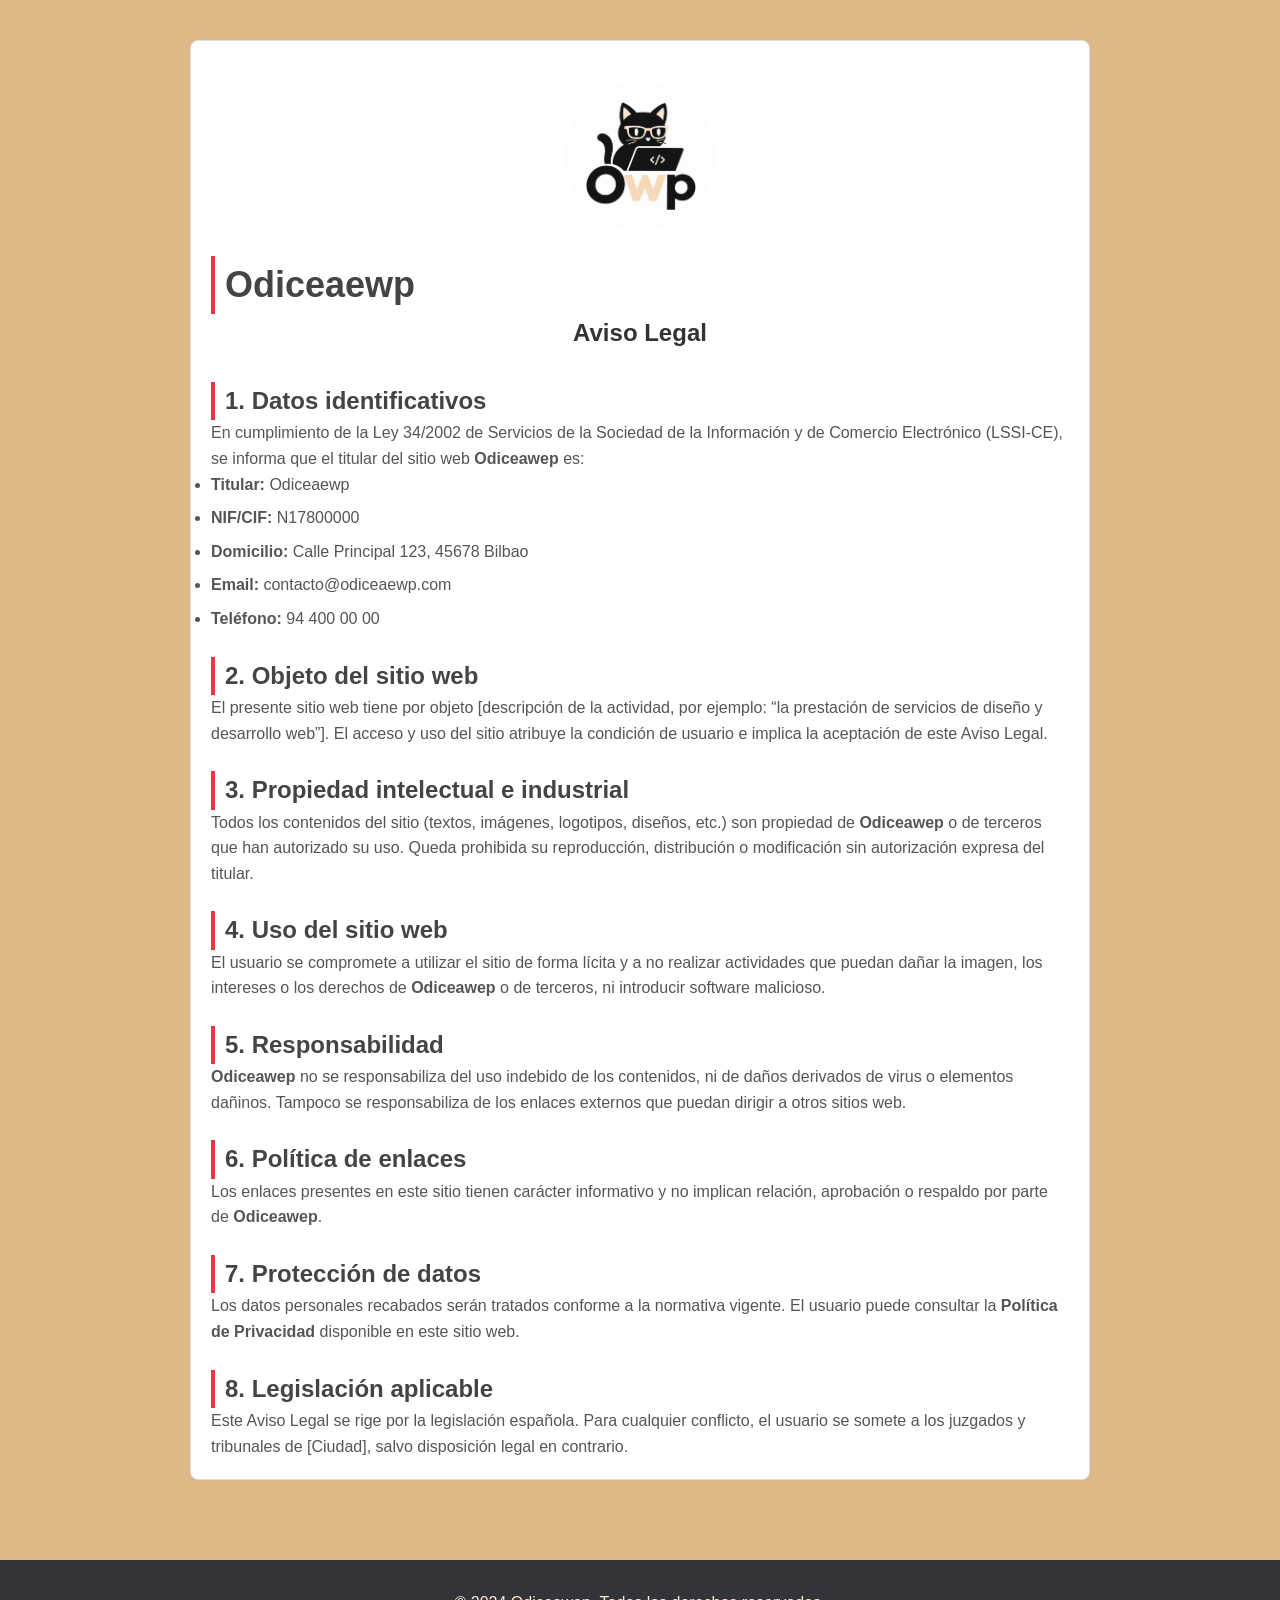
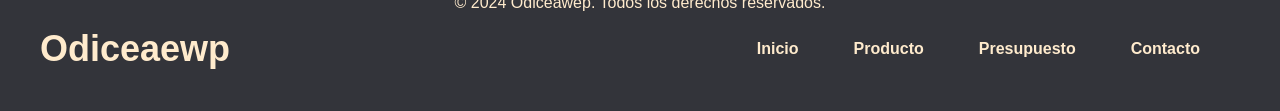
==== view/avisolegal.html @ 8a2967ac "Ejercicio final de html y css." ====
<!DOCTYPE html>
<html lang="es">
<head>
    <meta charset="UTF-8">
    <meta name="viewport" content="width=device-width, initial-scale=1.0">
    <title>Aviso Legal</title>
    <link rel="stylesheet" href="./../Css/estilos.css">
</head>
<body>
<section class="aviso-legal">
    <p><a href="./../index.html"><img src="../Assets/imagine/Logoimagen.png" alt="Logo"></a></p>
        <div class="logo"><h2>Odiceaewp</h2></div>
    <h1>Aviso Legal</h1>

    <h2>1. Datos identificativos</h2>
    <p>
        En cumplimiento de la Ley 34/2002 de Servicios de la Sociedad de la Información y de Comercio Electrónico (LSSI-CE),
        se informa que el titular del sitio web <strong>Odiceawep</strong> es:
    </p>
    <ul>
        <li><strong>Titular:</strong> Odiceaewp</li>
        <li><strong>NIF/CIF:</strong> N17800000</li>
        <li><strong>Domicilio:</strong> Calle Principal 123, 45678 Bilbao</li>
        <li><strong>Email:</strong> contacto@odiceaewp.com</li>
        <li><strong>Teléfono:</strong> 94 400 00 00</li>
    </ul>

    <h2>2. Objeto del sitio web</h2>
    <p>
        El presente sitio web tiene por objeto [descripción de la actividad, por ejemplo:
        “la prestación de servicios de diseño y desarrollo web”]. El acceso y uso del sitio atribuye la condición de usuario
        e implica la aceptación de este Aviso Legal.
    </p>

    <h2>3. Propiedad intelectual e industrial</h2>
    <p>
        Todos los contenidos del sitio (textos, imágenes, logotipos, diseños, etc.) son propiedad de <strong>Odiceawep</strong>
        o de terceros que han autorizado su uso. Queda prohibida su reproducción, distribución o modificación sin autorización
        expresa del titular.
    </p>

    <h2>4. Uso del sitio web</h2>
    <p>
        El usuario se compromete a utilizar el sitio de forma lícita y a no realizar actividades que puedan dañar la imagen,
        los intereses o los derechos de <strong>Odiceawep</strong> o de terceros, ni introducir software malicioso.
    </p>

    <h2>5. Responsabilidad</h2>
    <p>
        <strong>Odiceawep</strong> no se responsabiliza del uso indebido de los contenidos, ni de daños derivados de virus
        o elementos dañinos. Tampoco se responsabiliza de los enlaces externos que puedan dirigir a otros sitios web.
    </p>

    <h2>6. Política de enlaces</h2>
    <p>
        Los enlaces presentes en este sitio tienen carácter informativo y no implican relación, aprobación o respaldo por parte
        de <strong>Odiceawep</strong>.
    </p>

    <h2>7. Protección de datos</h2>
    <p>
        Los datos personales recabados serán tratados conforme a la normativa vigente. El usuario puede consultar la
        <strong>Política de Privacidad</strong> disponible en este sitio web.
    </p>

    <h2>8. Legislación aplicable</h2>
    <p>
        Este Aviso Legal se rige por la legislación española. Para cualquier conflicto, el usuario se somete a los juzgados
        y tribunales de [Ciudad], salvo disposición legal en contrario.
    </p>
</section>
<footer>
    <p>&copy; 2024 Odiceawep. Todos los derechos reservados.</p>
      <nav>
        <div class="logo"><h2>Odiceaewp</h2></div>
        <ul>
            <li><a href="./../index.html"><b>Inicio</b></a></li>
            <li><a href="./../view/producto.html"><b>Producto</b></a></li>
            <li><a href="./../view/presupuesto.html"><b>Presupuesto</b></a></li>
            <li><a href="./../view/contacto.html"><b>Contacto</b></a></li>
        </ul>
    </nav>
</footer>
</body>
</html>
---- Css/estilos.css ----
/*
    Autor : Humberto Valencia Volcanes 
    Fecha: 2024-06-10
    Descripción: Archivo de estilos CSS para el sitio web.
    Accesibilidad: Se han seguido pautas de accesibilidad web, incluyendo el uso de etiquetas semánticas y texto alternativo para imágenes.
    Cada sección del sitio web tiene un estilo coherente y se han utilizado colores y tipografías legibles para mejorar la experiencia del usuario.
    Y cada Etiqueta de HTML tiene su estilo en este archivo CSS para mantener la consistencia visual en todo el sitio web.
    alfinal de este archivo CSS se encuentra el estilo para la sección de aviso legal, que incluye estilos para títulos, párrafos y listas, asegurando una presentación clara.
    en la checkBox input se a puesto button para que se vea mas grande y sea mas facil de seleccionar.
 
*/
* {
    box-sizing: border-box;
    padding: 0;
    margin: 0;
}

body{
    display: flex;
    font-family: Arial, Helvetica, sans-serif;
    line-height: 1.6;
    color: rgb(0, 0, 0);
    background: burlywood;
    flex-direction: column;
    min-height: 100vh;
}
head{
    background: black;
    color: aliceblue;
    padding: 20px;
}

header img{
    width: 80px;
    height: 80px;
    object-fit: cover;
    border-radius: 50%;
}

header b{
    font-size: 1.5rem;
}

nav{
    max-width: 1200px;
    margin: auto;
    display: flex;
    justify-content: space-between;
    align-items: center;
    gap: 20px;
    flex-wrap: wrap;
}
.logo{font-size: 1.5rem; font-weight: bold; }
nav ul{
    display: flex;
    list-style: none;
    gap: 15px;
    margin: 15px;
    padding: 5px;
}
nav a{
    color: rgb(0, 0, 0);
    text-decoration: none; 
    padding: 8px 12px;
    border-radius: 25px;

}
nav a:hover, nav a.activo  {background: rgb(179, 112, 25);}
main { max-width: 1100px; margin: auto; padding: 40px 20px; }
.principal { text-align: center; padding:  50px 20px; background: blanchedalmond; border-radius: 10px;}
.secciones, .galeria, .formulario, .contacto, .card, .avisolegal {
    display: grid;
    grid-template-columns: repeat(auto-fit, minmax(220px, 1fr));
    gap: 20px;
    margin-top: 30px;
}
.card, .formulario, .contacto, .avisolegal {
    background: blanchedalmond;
    padding: 25px;
    border-radius: 10px;
    box-shadow: 0 2px 8px rgb(241, 203, 131, 0.151);
}
.galeria img{
    width: 100%;
    height: 230px;
    object-fit: cover;
    border-radius: 10px;

}


label{ display: block; margin-top: 15px; font-weight: bold; }
input textarea {
    width: 100%;
    padding: 10px;
    margin-top: 5px;
    border: 1px solid rgba(241, 203, 131, 0.151);
    border-radius: 5px;
}

.formulario pattern {
    display: block;
    margin-top: 8px;
}

textarea {min-height: 140px; resize: vertical;}
.checkBox {display: flex; gap: 10px; align-items: center; font-weight: normal;}
.checkBox input {width: auto;}
button{
    margin-top: 20px;
    padding: 12px 25px;
    border: 0;
    border-radius: 6px;
    color: blanchedalmond;
    background-color: rgb(247, 155, 122);
    cursor: pointer;
}
footer {
    margin-top: 40px;
    padding:  30px 20px;
    background-color: rgb(51, 52, 58);
    color: blanchedalmond;
    text-align: center;
    
}


footer img {
    width: 80px;
    height: 80px;
    object-fit: cover;
    border-radius: 50%;
    margin-left: 5px;
}

footer a { color: blanchedalmond; margin: 0 8px;}
@media (max-width: 700px) {
    nav {flex-direction: column; align-items:flex-end;}
    nav ul {justify-content: center; flex-wrap: wrap;}
}
.aviso-legal {
    max-width: 900px;
    margin: 40px auto;
    padding: 20px;
    background: #ffffff;
    border-radius: 8px;
    border: 1px solid #ddd;
    font-family: Arial, sans-serif;
}

.aviso-legal h1 {
    text-align: center;
    color: #333;
    margin-bottom: 30px;
}

.aviso-legal h2 {
    color: #444;
    margin-top: 25px;
    border-left: 4px solid #e63946;
    padding-left: 10px;
}

.aviso-legal p,
.aviso-legal ul {
    color: #555;
    line-height: 1.6;
}

.aviso-legal ul li {
    margin-bottom: 8px;
}

.aviso-legal img {
    display: block;
    margin: 20px auto;
    max-width: 150px;
    border-radius: 50%;
}
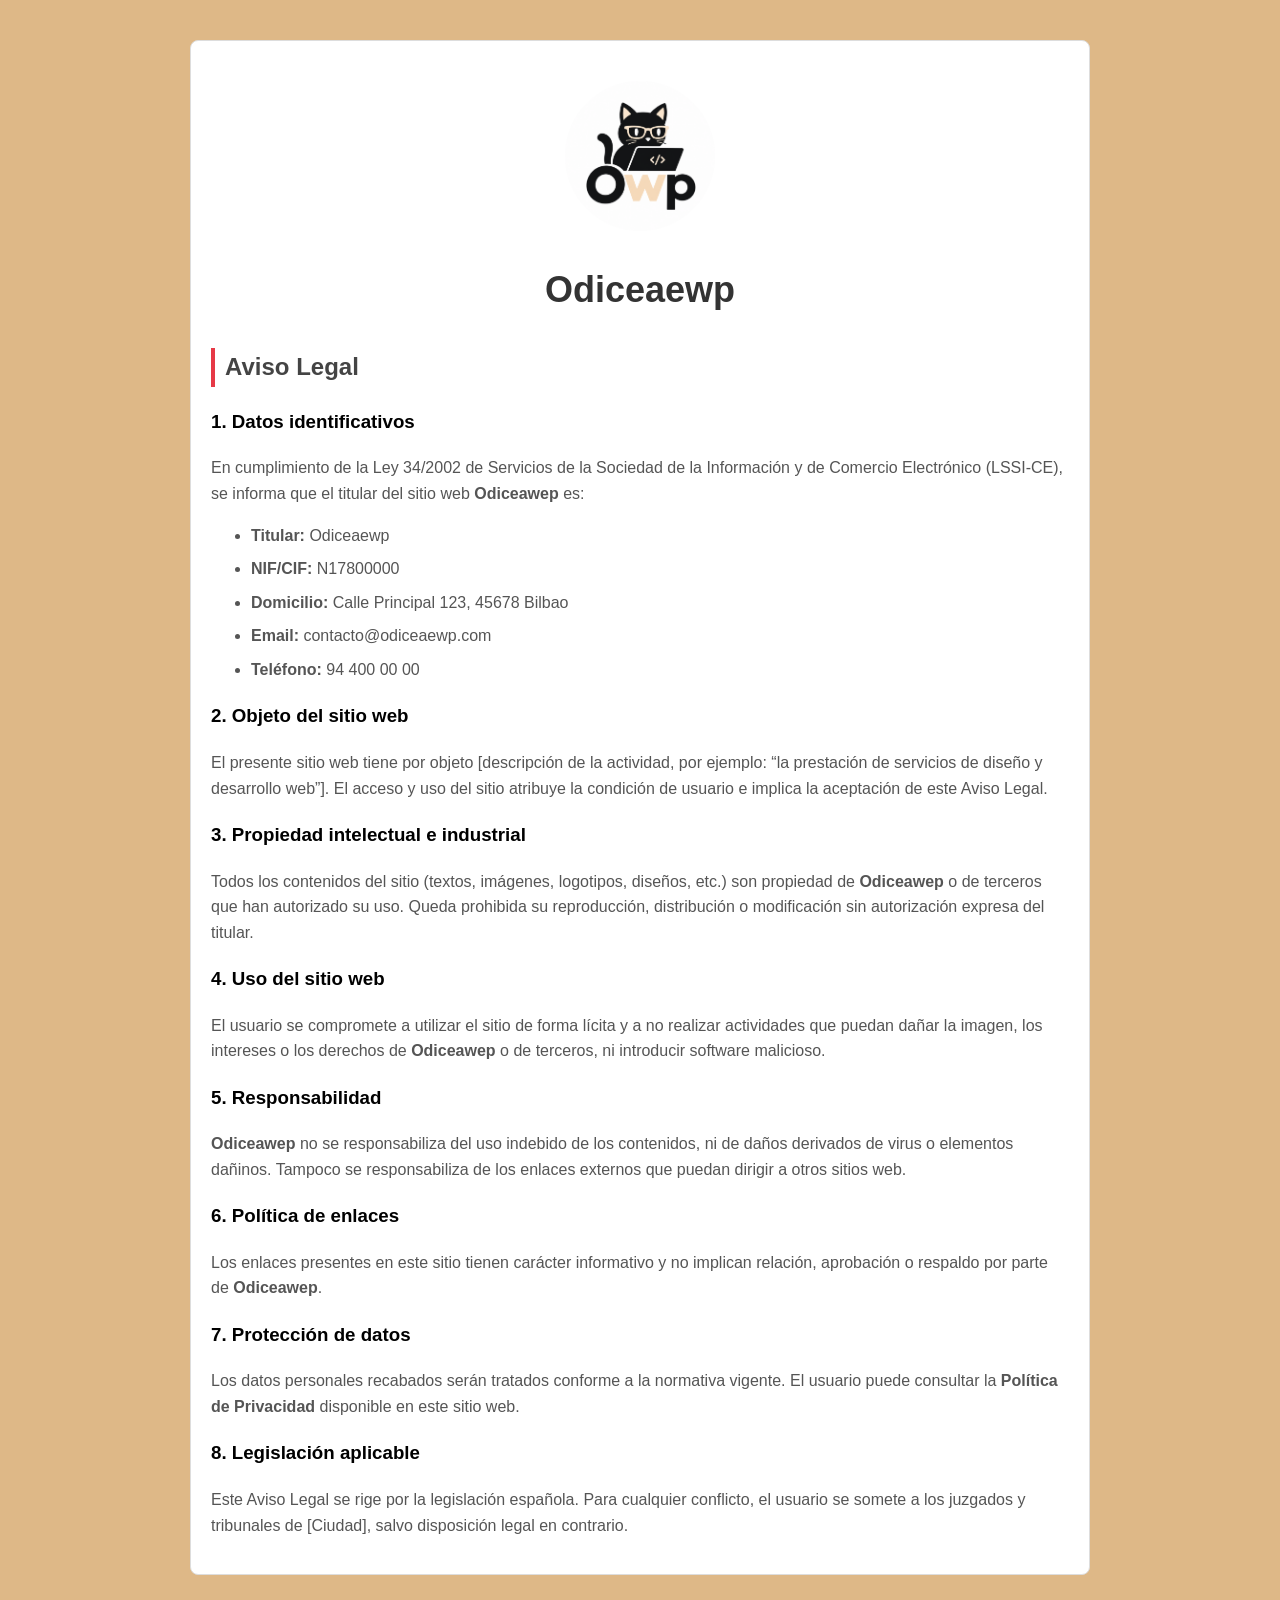
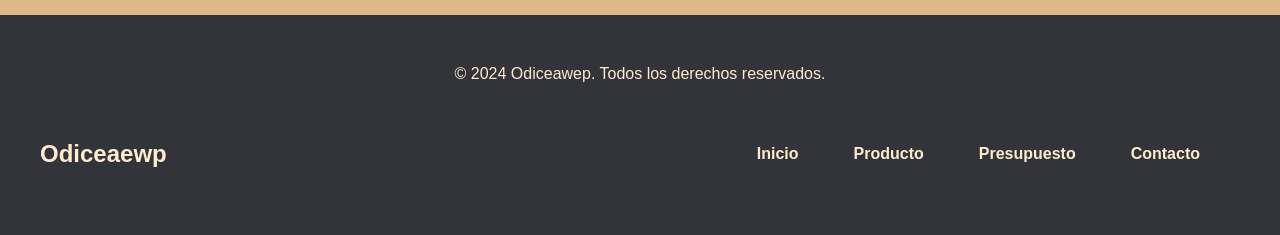
==== commit 771803b7: "commit" ====
--- a/view/avisolegal.html
+++ b/view/avisolegal.html
@@ -9,10 +9,10 @@
 <body>
 <section class="aviso-legal">
     <p><a href="./../index.html"><img src="../Assets/imagine/Logoimagen.png" alt="Logo"></a></p>
-        <div class="logo"><h2>Odiceaewp</h2></div>
-    <h1>Aviso Legal</h1>
+        <div class="logo"><h1>Odiceaewp</h1></div>
+    <h2>Aviso Legal</h2>
 
-    <h2>1. Datos identificativos</h2>
+    <h3>1. Datos identificativos</h3>
     <p>
         En cumplimiento de la Ley 34/2002 de Servicios de la Sociedad de la Información y de Comercio Electrónico (LSSI-CE),
         se informa que el titular del sitio web <strong>Odiceawep</strong> es:
@@ -25,45 +25,45 @@
         <li><strong>Teléfono:</strong> 94 400 00 00</li>
     </ul>
 
-    <h2>2. Objeto del sitio web</h2>
+    <h3>2. Objeto del sitio web</h3>
     <p>
         El presente sitio web tiene por objeto [descripción de la actividad, por ejemplo:
         “la prestación de servicios de diseño y desarrollo web”]. El acceso y uso del sitio atribuye la condición de usuario
         e implica la aceptación de este Aviso Legal.
     </p>
 
-    <h2>3. Propiedad intelectual e industrial</h2>
+    <h3>3. Propiedad intelectual e industrial</h3>
     <p>
         Todos los contenidos del sitio (textos, imágenes, logotipos, diseños, etc.) son propiedad de <strong>Odiceawep</strong>
         o de terceros que han autorizado su uso. Queda prohibida su reproducción, distribución o modificación sin autorización
         expresa del titular.
     </p>
 
-    <h2>4. Uso del sitio web</h2>
+    <h3>4. Uso del sitio web</h3>
     <p>
         El usuario se compromete a utilizar el sitio de forma lícita y a no realizar actividades que puedan dañar la imagen,
         los intereses o los derechos de <strong>Odiceawep</strong> o de terceros, ni introducir software malicioso.
     </p>
 
-    <h2>5. Responsabilidad</h2>
+    <h3>5. Responsabilidad</h3>
     <p>
         <strong>Odiceawep</strong> no se responsabiliza del uso indebido de los contenidos, ni de daños derivados de virus
         o elementos dañinos. Tampoco se responsabiliza de los enlaces externos que puedan dirigir a otros sitios web.
     </p>
 
-    <h2>6. Política de enlaces</h2>
+    <h3>6. Política de enlaces</h3>
     <p>
         Los enlaces presentes en este sitio tienen carácter informativo y no implican relación, aprobación o respaldo por parte
         de <strong>Odiceawep</strong>.
     </p>
 
-    <h2>7. Protección de datos</h2>
+    <h3>7. Protección de datos</h3>
     <p>
         Los datos personales recabados serán tratados conforme a la normativa vigente. El usuario puede consultar la
         <strong>Política de Privacidad</strong> disponible en este sitio web.
     </p>
 
-    <h2>8. Legislación aplicable</h2>
+    <h3>8. Legislación aplicable</h3>
     <p>
         Este Aviso Legal se rige por la legislación española. Para cualquier conflicto, el usuario se somete a los juzgados
         y tribunales de [Ciudad], salvo disposición legal en contrario.
@@ -72,7 +72,7 @@
 <footer>
     <p>&copy; 2024 Odiceawep. Todos los derechos reservados.</p>
       <nav>
-        <div class="logo"><h2>Odiceaewp</h2></div>
+        <div class="logo"><h4>Odiceaewp</h4></div>
         <ul>
             <li><a href="./../index.html"><b>Inicio</b></a></li>
             <li><a href="./../view/producto.html"><b>Producto</b></a></li>
--- a/Css/estilos.css
+++ b/Css/estilos.css
@@ -9,20 +9,13 @@
     en la checkBox input se a puesto button para que se vea mas grande y sea mas facil de seleccionar.
  
 */
-* {
-    box-sizing: border-box;
-    padding: 0;
+* {box-sizing: border-box;}
+body{
     margin: 0;
-}
-
-body{
-    display: flex;
     font-family: Arial, Helvetica, sans-serif;
     line-height: 1.6;
     color: rgb(0, 0, 0);
     background: burlywood;
-    flex-direction: column;
-    min-height: 100vh;
 }
 head{
     background: black;
@@ -68,24 +61,42 @@
 nav a:hover, nav a.activo  {background: rgb(179, 112, 25);}
 main { max-width: 1100px; margin: auto; padding: 40px 20px; }
 .principal { text-align: center; padding:  50px 20px; background: blanchedalmond; border-radius: 10px;}
-.secciones, .galeria, .formulario, .contacto, .card, .avisolegal {
+.secciones, .galeria, .formulario, .contacto, .avisolegal {
     display: grid;
     grid-template-columns: repeat(auto-fit, minmax(220px, 1fr));
     gap: 20px;
     margin-top: 30px;
 }
-.card, .formulario, .contacto, .avisolegal {
+
+.card {
+    background: blanchedalmond;
+    padding: 20px;
+    border-radius: 10px;
+    box-shadow: 0 2px 8px rgb(241, 203, 131, 0.151);
+}
+
+.contacto iframe{
+    width: 300%;
+    height: 280px;
+    margin: auto;
+    display: block;
+    border: 0;
+    border-radius: 10px;
+}
+
+.formulario, .contacto, .avisolegal {
     background: blanchedalmond;
     padding: 25px;
     border-radius: 10px;
     box-shadow: 0 2px 8px rgb(241, 203, 131, 0.151);
+    overflow: hidden;
 }
 .galeria img{
-    width: 100%;
-    height: 230px;
-    object-fit: cover;
-    border-radius: 10px;
-
+    display: block;
+  width: 100%;
+  height: 220px;
+  object-fit: cover;
+  border-radius: 10px;
 }
 
 
@@ -97,15 +108,10 @@
     border: 1px solid rgba(241, 203, 131, 0.151);
     border-radius: 5px;
 }
-
-.formulario pattern {
-    display: block;
-    margin-top: 8px;
-}
-
 textarea {min-height: 140px; resize: vertical;}
 .checkBox {display: flex; gap: 10px; align-items: center; font-weight: normal;}
 .checkBox input {width: auto;}
+
 button{
     margin-top: 20px;
     padding: 12px 25px;
@@ -123,7 +129,6 @@
     text-align: center;
     
 }
-
 
 footer img {
     width: 80px;
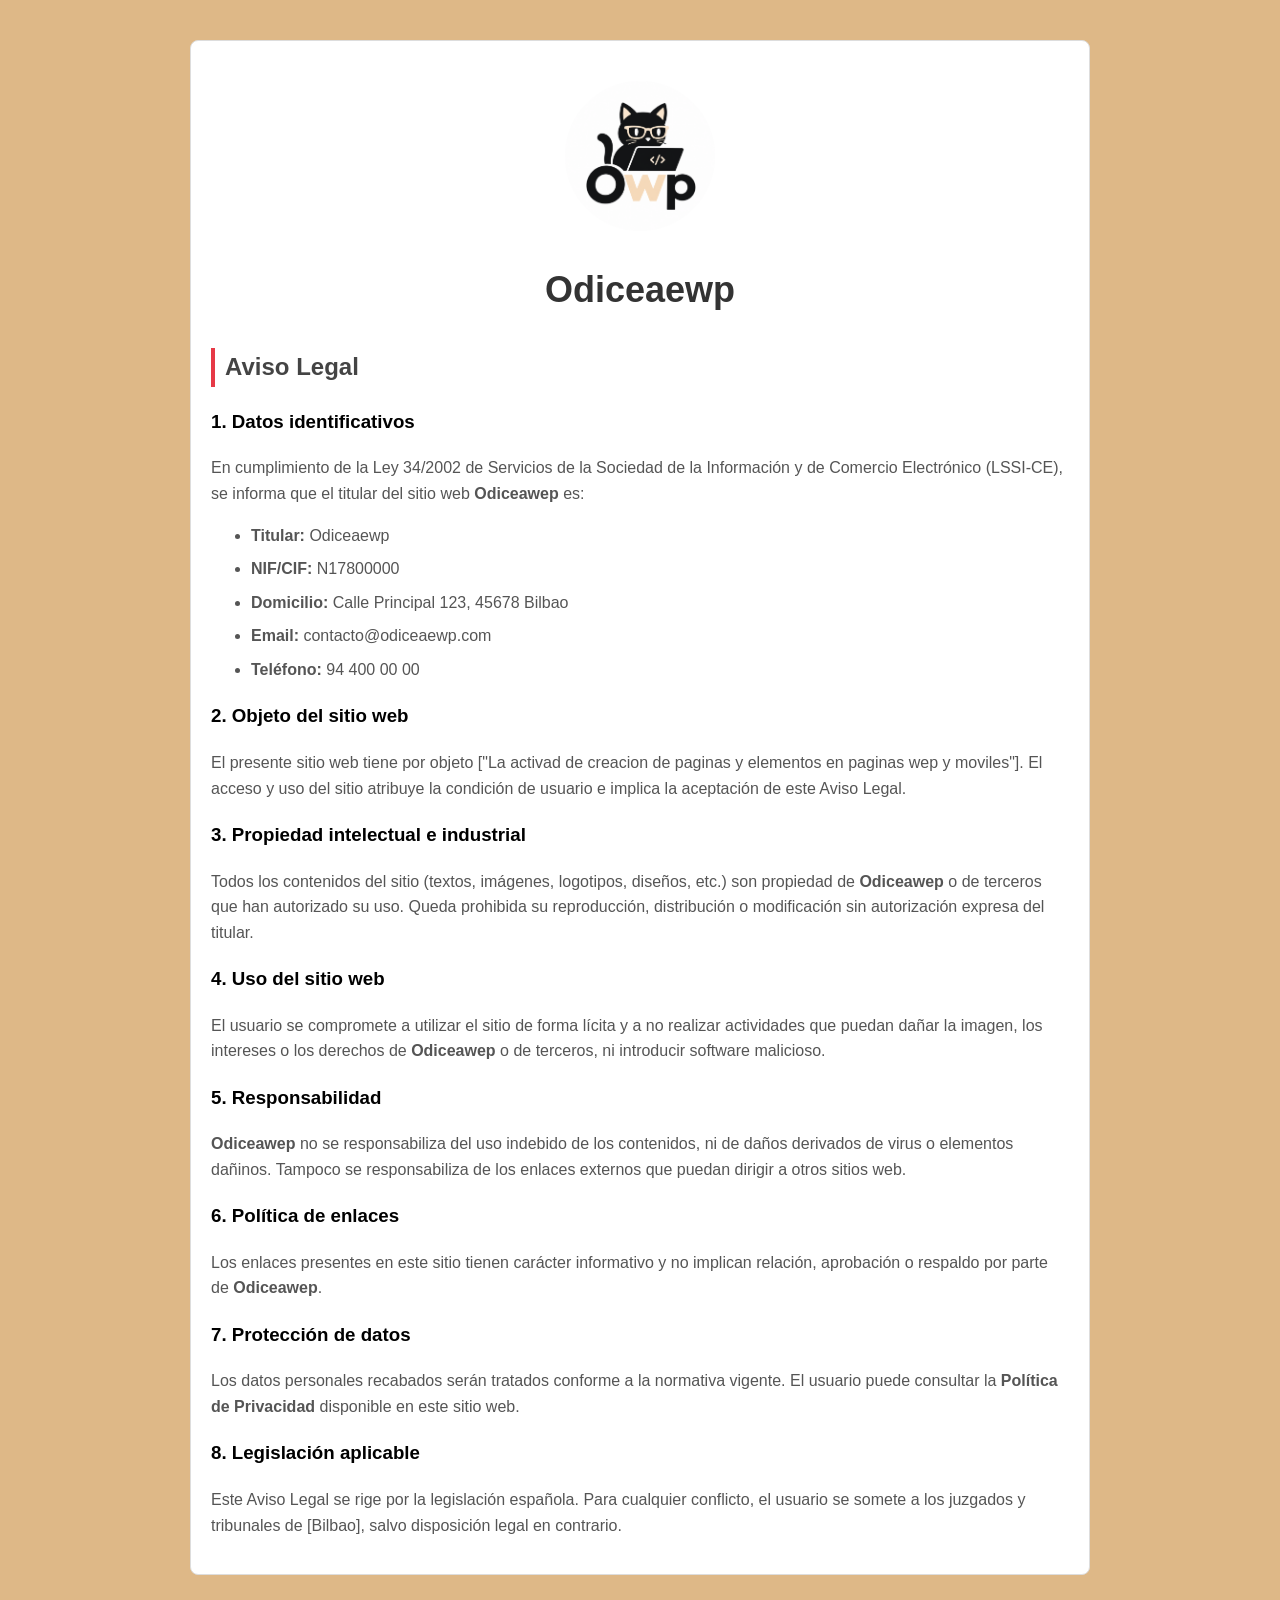
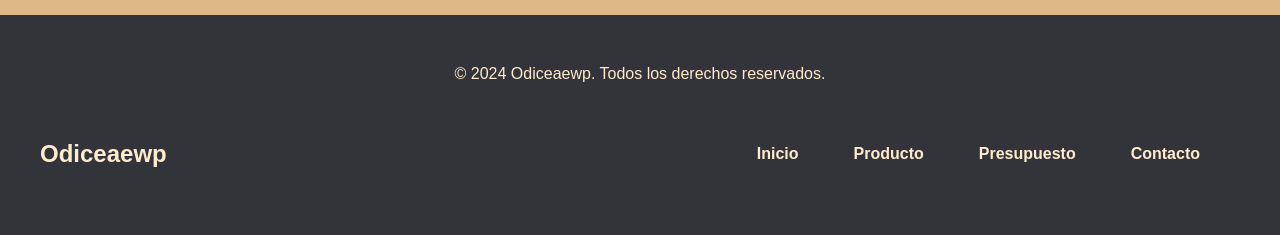
==== commit c9fe453e: "commit" ====
--- a/view/avisolegal.html
+++ b/view/avisolegal.html
@@ -7,6 +7,10 @@
     <link rel="stylesheet" href="./../Css/estilos.css">
 </head>
 <body>
+
+<!--En este apartado no se tiene el nav en la cabeza, solo el logo + titulo para darle mas importancia a la marca y aviso legal.
+En el "aviso legal" se encuentran varios avisos utilando el h2, h3 y strong -->
+
 <section class="aviso-legal">
     <p><a href="./../index.html"><img src="../Assets/imagine/Logoimagen.png" alt="Logo"></a></p>
         <div class="logo"><h1>Odiceaewp</h1></div>
@@ -27,8 +31,7 @@
 
     <h3>2. Objeto del sitio web</h3>
     <p>
-        El presente sitio web tiene por objeto [descripción de la actividad, por ejemplo:
-        “la prestación de servicios de diseño y desarrollo web”]. El acceso y uso del sitio atribuye la condición de usuario
+        El presente sitio web tiene por objeto ["La activad de creacion de paginas y elementos en paginas wep y moviles"]. El acceso y uso del sitio atribuye la condición de usuario
         e implica la aceptación de este Aviso Legal.
     </p>
 
@@ -66,11 +69,14 @@
     <h3>8. Legislación aplicable</h3>
     <p>
         Este Aviso Legal se rige por la legislación española. Para cualquier conflicto, el usuario se somete a los juzgados
-        y tribunales de [Ciudad], salvo disposición legal en contrario.
+        y tribunales de [Bilbao], salvo disposición legal en contrario.
     </p>
 </section>
+
+<!--Aqui en donde se agrego el nav el cual es la unica pagina que no esta en el pie para darle mas importancia al logo-->
+
 <footer>
-    <p>&copy; 2024 Odiceawep. Todos los derechos reservados.</p>
+    <p>&copy; 2024 Odiceaewp. Todos los derechos reservados.</p>
       <nav>
         <div class="logo"><h4>Odiceaewp</h4></div>
         <ul>
